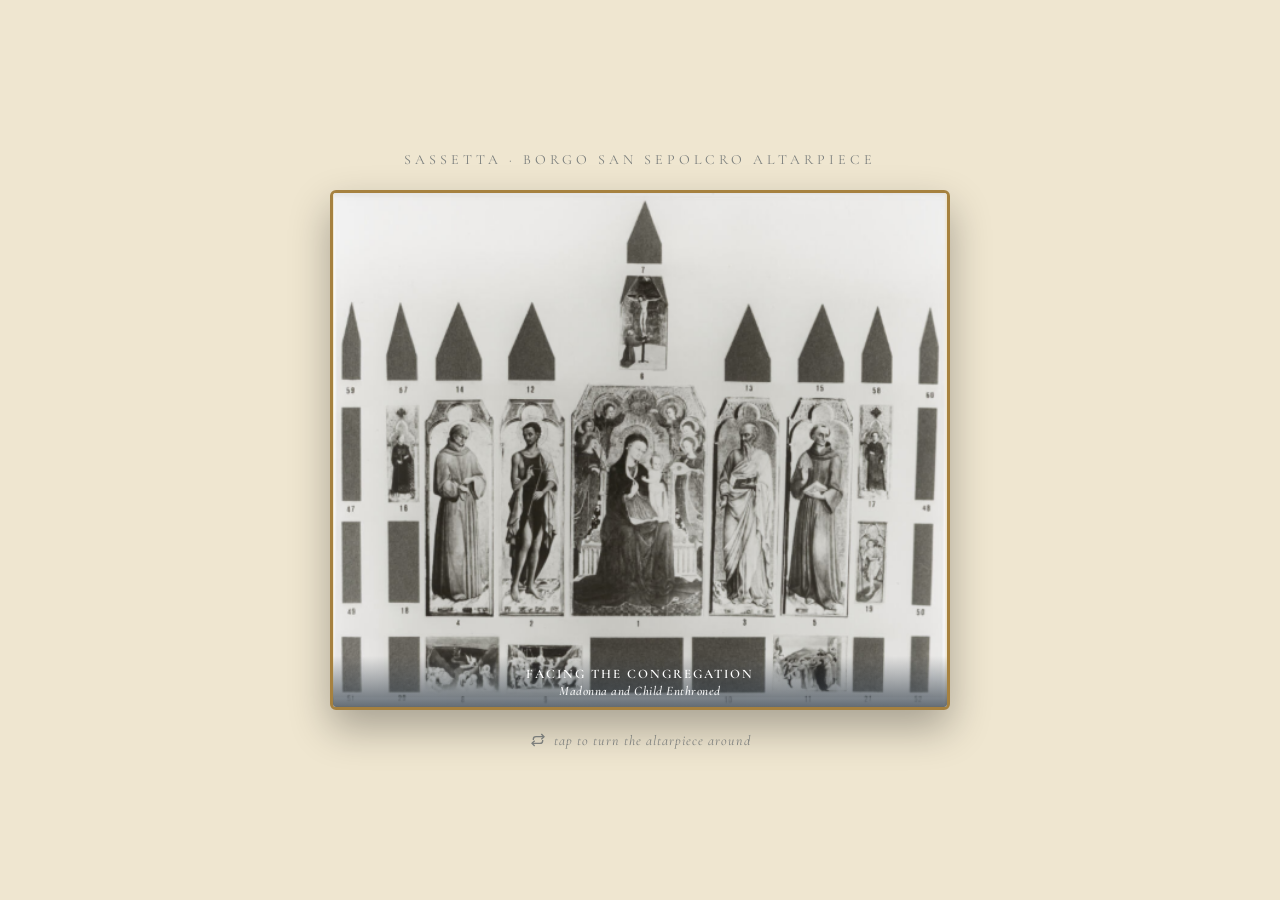
==== embeds/sassetta-altarpiece-flip.html @ 47cfc651 "Rebuild Salone Sassetta as interactive slides, add credits screen, misc fixes Salone Sassetta now pr" ====
<!DOCTYPE html>
<html lang="en">
<head>
<meta charset="UTF-8">
<meta name="viewport" content="width=device-width, initial-scale=1.0, maximum-scale=1.0, user-scalable=no">
<title>The Borgo San Sepolcro Altarpiece — Two Sides</title>
<link href="https://fonts.googleapis.com/css2?family=Cormorant+Garamond:ital,wght@0,500;0,600;1,500&display=swap" rel="stylesheet">
<style>
  :root{
    --parchment:#EFE6D0;
    --ink:#2E3A46;
    --gold:#A6813F;
    --terracotta:#9C5B44;
  }
  *{box-sizing:border-box;}
  html,body{ margin:0; padding:0; width:100%; height:100%; background:var(--parchment); font-family:'Cormorant Garamond', serif; overflow:hidden; }

  #stage{
    position:fixed; inset:0;
    display:flex; flex-direction:column; align-items:center; justify-content:center;
    gap:22px;
  }

  .heading{
    text-align:center;
    color:var(--ink);
  }
  .heading .eyebrow{
    font-size:14px; letter-spacing:4px; text-transform:uppercase; opacity:0.6;
  }
  .heading .title{
    font-style:italic; font-weight:600; font-size:26px; margin-top:2px;
  }

  .card-wrap{
    perspective:2400px;
    width:min(82vw, 620px);
    aspect-ratio: 506 / 424;
  }
  .card{
    position:relative; width:100%; height:100%;
    transform-style:preserve-3d;
    transition:transform 0.9s cubic-bezier(.4,.2,.2,1);
    cursor:pointer;
  }
  .card.flipped{ transform:rotateY(180deg); }

  .face{
    position:absolute; inset:0;
    backface-visibility:hidden;
    border-radius:6px;
    box-shadow:0 18px 40px rgba(0,0,0,0.3);
    overflow:hidden;
    background:#EFE6D0;
    border:3px solid var(--gold);
  }
  .face img{ width:100%; height:100%; object-fit:contain; display:block; background:#EFE6D0; }
  .face.back{ transform:rotateY(180deg); }

  .face-label{
    position:absolute; left:0; right:0; bottom:0;
    padding:10px 14px 8px;
    background:linear-gradient(to top, rgba(46,58,70,0.72), transparent);
    color:#fff; text-align:center;
    font-family:'Cormorant Garamond', serif;
    letter-spacing:2px; text-transform:uppercase; font-size:13px; font-weight:600;
  }
  .face-label .sub{
    display:block; font-style:italic; text-transform:none; letter-spacing:0.5px; font-size:13px; opacity:0.9; margin-top:1px;
  }

  .hint{
    color:var(--ink); opacity:0.55; font-size:14px; letter-spacing:1px; font-style:italic;
    display:flex; align-items:center; gap:8px;
  }
  .hint svg{ width:16px; height:16px; }
</style>
</head>
<body>
<div id="stage">
  <div class="heading">
    <div class="eyebrow">Sassetta · Borgo San Sepolcro Altarpiece</div>
  </div>

  <div class="card-wrap">
    <div class="card" id="card">
      <div class="face front">
        <img src="[data-uri]" alt="Congregation-facing side">
        <div class="face-label">Facing the Congregation<span class="sub">Madonna and Child Enthroned</span></div>
      </div>
      <div class="face back">
        <img src="[data-uri]" alt="Clergy-facing reverse side">
        <div class="face-label">Facing the Clergy<span class="sub">St. Francis in Glory</span></div>
      </div>
    </div>
  </div>

  <div class="hint">
    <svg viewBox="0 0 24 24" fill="none" stroke="currentColor" stroke-width="2"><path d="M17 3l4 4-4 4"/><path d="M21 7H9a4 4 0 00-4 4v1"/><path d="M7 21l-4-4 4-4"/><path d="M3 17h12a4 4 0 004-4v-1"/></svg>
    tap to turn the altarpiece around
  </div>
</div>

<script>
  const card = document.getElementById('card');
  card.addEventListener('click', () => card.classList.toggle('flipped'));
</script>
</body>
</html>
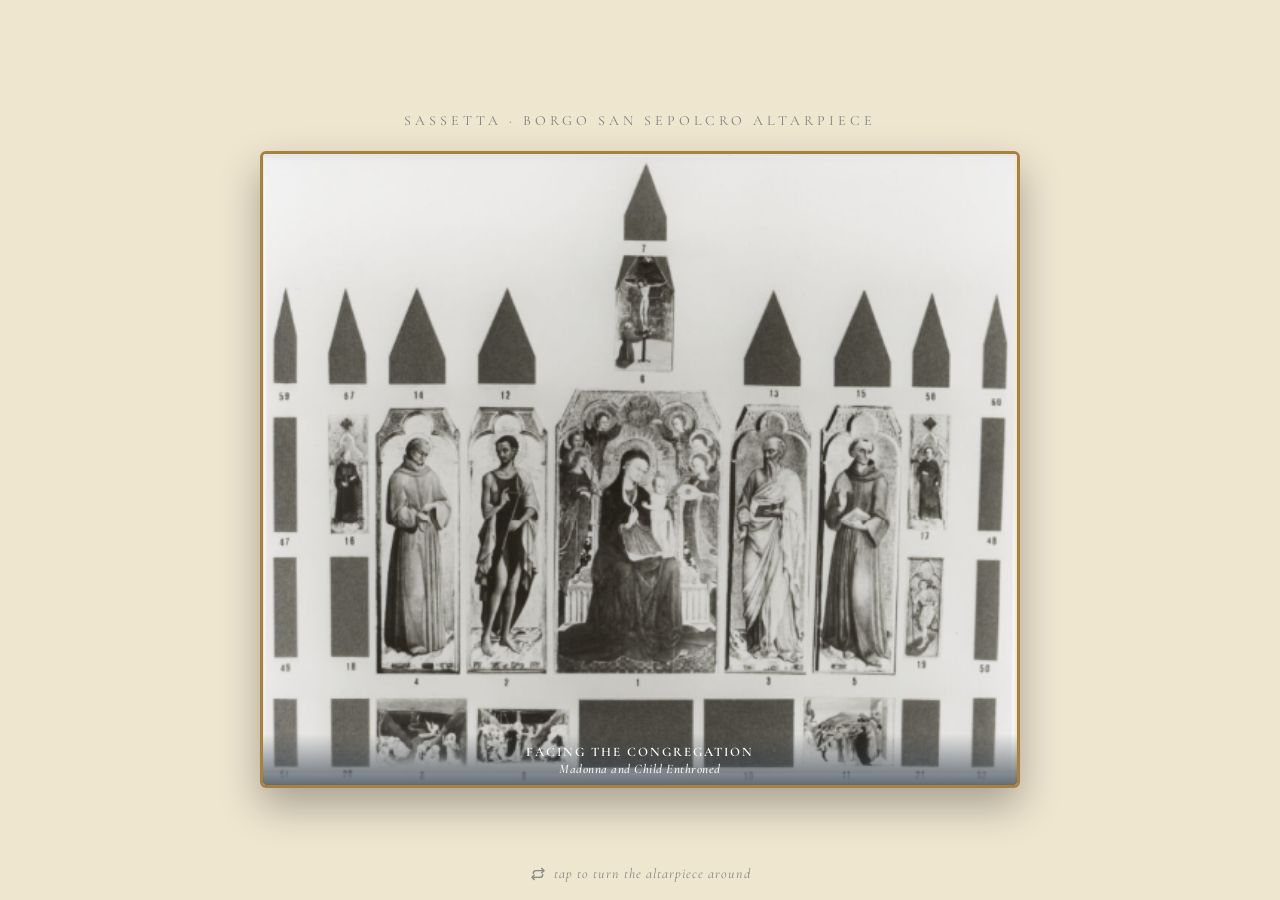
==== commit edd972b1: "update" ====
--- a/embeds/sassetta-altarpiece-flip.html
+++ b/embeds/sassetta-altarpiece-flip.html
@@ -34,7 +34,7 @@
 
   .card-wrap{
     perspective:2400px;
-    width:min(82vw, 620px);
+    width:min(90vw, 760px);
     aspect-ratio: 506 / 424;
   }
   .card{
@@ -70,8 +70,9 @@
   }
 
   .hint{
+    position:absolute; left:0; right:0; bottom:18px;
     color:var(--ink); opacity:0.55; font-size:14px; letter-spacing:1px; font-style:italic;
-    display:flex; align-items:center; gap:8px;
+    display:flex; align-items:center; justify-content:center; gap:8px;
   }
   .hint svg{ width:16px; height:16px; }
 </style>
